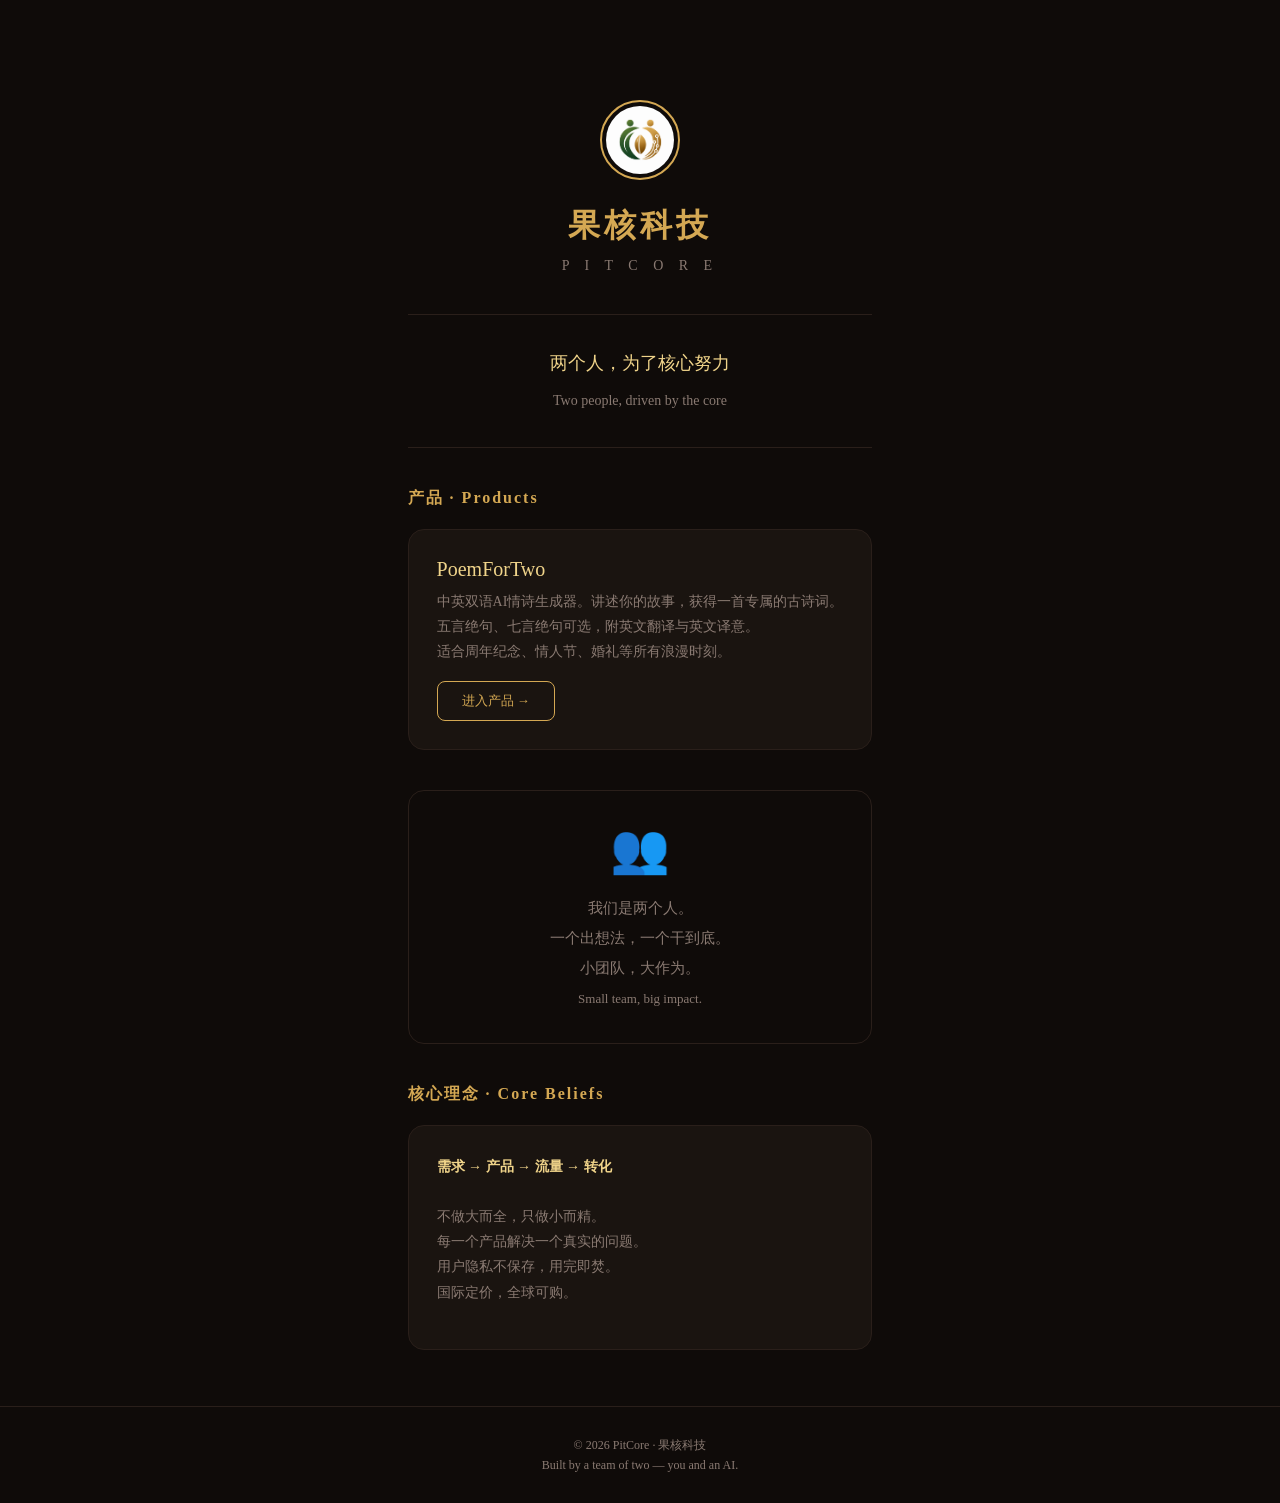
==== company.html @ 983b6060 "feat: add PitCore company page" ====
<!DOCTYPE html>
<html lang="zh-CN">
<head>
    <meta charset="UTF-8">
    <meta name="viewport" content="width=device-width, initial-scale=1.0">
    <title>PitCore · 果核科技</title>
    <meta name="description" content="果核科技 PitCore — 小团队，大作为。两个人，为了核心努力。">
    <link rel="icon" href="assets/logo.png">
    <style>
        *, *::before, *::after { margin:0; padding:0; box-sizing:border-box; }
        :root {
            --bg: #0f0b09;
            --card: #1a1410;
            --gold: #d4a853;
            --gold-light: #f0d48a;
            --text: #f0e8e0;
            --text-dim: #8a7a72;
            --border: #2a1f1a;
        }
        body {
            font-family: "Noto Serif SC", "STSong", Georgia, serif;
            background: var(--bg);
            color: var(--text);
            min-height: 100vh;
            display: flex;
            flex-direction: column;
        }
        .container { max-width: 800px; margin: 0 auto; padding: 40px 24px; flex:1; }
        
        /* Header */
        header { text-align: center; padding: 60px 0 40px; }
        .logo { width: 80px; height: 80px; border-radius: 50%; margin-bottom: 20px; border: 2px solid var(--gold); padding: 4px; }
        h1 { font-size: 32px; letter-spacing: 4px; color: var(--gold); }
        .subtitle { font-size: 14px; color: var(--text-dim); margin-top: 10px; letter-spacing: 6px; }
        
        /* Tagline */
        .tagline {
            text-align: center;
            font-size: 18px;
            line-height: 2;
            padding: 30px 0;
            color: var(--gold-light);
            border-top: 1px solid var(--border);
            border-bottom: 1px solid var(--border);
        }
        .tagline span { color: var(--text-dim); font-size: 14px; }

        /* Products */
        .section-title { font-size: 16px; color: var(--gold); margin: 40px 0 20px; letter-spacing: 2px; }
        .product-card {
            background: var(--card);
            border: 1px solid var(--border);
            border-radius: 16px;
            padding: 28px;
            margin-bottom: 16px;
            transition: all 0.25s ease;
        }
        .product-card:hover { border-color: var(--gold); }
        .product-name { font-size: 20px; color: var(--gold-light); margin-bottom: 8px; }
        .product-desc { font-size: 14px; color: var(--text-dim); line-height: 1.8; margin-bottom: 16px; }
        .product-link {
            display: inline-block;
            padding: 10px 24px;
            border: 1px solid var(--gold);
            border-radius: 8px;
            color: var(--gold);
            text-decoration: none;
            font-size: 13px;
            transition: all 0.25s ease;
        }
        .product-link:hover { background: rgba(212,168,83,0.12); }

        /* Philosophy */
        .philosophy {
            margin: 40px 0;
            padding: 30px;
            text-align: center;
            border: 1px solid var(--border);
            border-radius: 16px;
        }
        .philosophy p { font-size: 15px; line-height: 2; color: var(--text-dim); }
        .people-icon { font-size: 48px; margin-bottom: 16px; display: block; }

        /* Footer */
        footer {
            text-align: center;
            padding: 30px 20px;
            border-top: 1px solid var(--border);
            font-size: 12px;
            color: var(--text-dim);
        }

        @media (max-width: 480px) {
            .container { padding: 20px 16px; }
            header { padding: 40px 0 30px; }
            h1 { font-size: 24px; }
            .logo { width: 60px; height: 60px; }
        }
    </style>
</head>
<body>
    <div class="container">
        <header>
            <img src="assets/logo.png" alt="PitCore" class="logo">
            <h1>果核科技</h1>
            <p class="subtitle">P I T C O R E</p>
        </header>

        <div class="tagline">
            两个人，为了核心努力<br>
            <span>Two people, driven by the core</span>
        </div>

        <h2 class="section-title">产品 · Products</h2>

        <div class="product-card">
            <div class="product-name">PoemForTwo</div>
            <div class="product-desc">
                中英双语AI情诗生成器。讲述你的故事，获得一首专属的古诗词。<br>
                五言绝句、七言绝句可选，附英文翻译与英文译意。<br>
                适合周年纪念、情人节、婚礼等所有浪漫时刻。
            </div>
            <a class="product-link" href="/">进入产品 →</a>
        </div>

        <div class="philosophy">
            <span class="people-icon">👥</span>
            <p>
                我们是两个人。<br>
                一个出想法，一个干到底。<br>
                小团队，大作为。<br>
                <span style="color:var(--text-dim);font-size:13px;">Small team, big impact.</span>
            </p>
        </div>

        <h2 class="section-title">核心理念 · Core Beliefs</h2>
        <div class="product-card">
            <div class="product-desc">
                <strong style="color:var(--gold-light);">需求 → 产品 → 流量 → 转化</strong><br><br>
                不做大而全，只做小而精。<br>
                每一个产品解决一个真实的问题。<br>
                用户隐私不保存，用完即焚。<br>
                国际定价，全球可购。
            </div>
        </div>
    </div>

    <footer>
        <p>© 2026 PitCore · 果核科技</p>
        <p style="margin-top:4px;">Built by a team of two — you and an AI.</p>
    </footer>
</body>
</html>
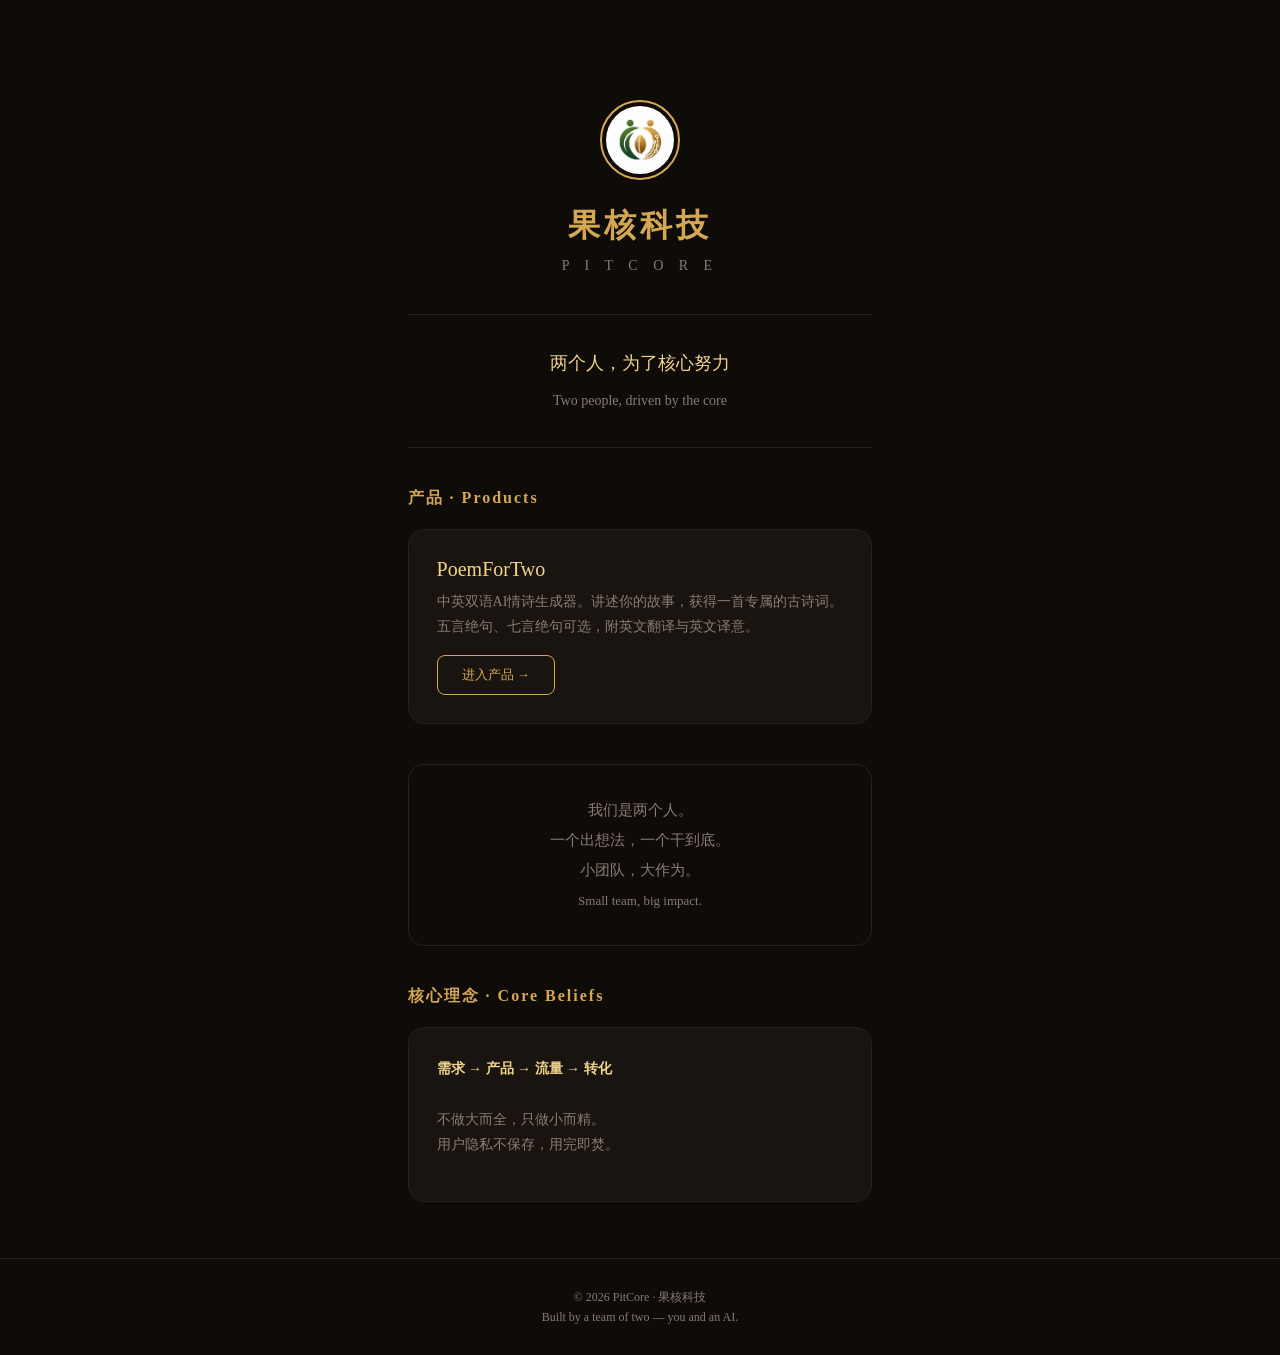
==== commit b9ca7603: "publish company page to GitHub only, block on Vercel" ====
--- a/company.html
+++ b/company.html
@@ -9,92 +9,45 @@
     <style>
         *, *::before, *::after { margin:0; padding:0; box-sizing:border-box; }
         :root {
-            --bg: #0f0b09;
-            --card: #1a1410;
-            --gold: #d4a853;
-            --gold-light: #f0d48a;
-            --text: #f0e8e0;
-            --text-dim: #8a7a72;
-            --border: #2a1f1a;
+            --bg: #0f0b09; --card: #1a1410; --gold: #d4a853; --gold-light: #f0d48a;
+            --text: #f0e8e0; --text-dim: #8a7a72; --border: #2a1f1a;
         }
         body {
             font-family: "Noto Serif SC", "STSong", Georgia, serif;
-            background: var(--bg);
-            color: var(--text);
-            min-height: 100vh;
-            display: flex;
-            flex-direction: column;
+            background: var(--bg); color: var(--text); min-height: 100vh;
+            display: flex; flex-direction: column;
         }
-        .container { max-width: 800px; margin: 0 auto; padding: 40px 24px; flex:1; }
-        
-        /* Header */
+        .container { max-width: 800px; margin: 0 auto; padding: 40px 24px; flex: 1; }
         header { text-align: center; padding: 60px 0 40px; }
         .logo { width: 80px; height: 80px; border-radius: 50%; margin-bottom: 20px; border: 2px solid var(--gold); padding: 4px; }
         h1 { font-size: 32px; letter-spacing: 4px; color: var(--gold); }
         .subtitle { font-size: 14px; color: var(--text-dim); margin-top: 10px; letter-spacing: 6px; }
-        
-        /* Tagline */
         .tagline {
-            text-align: center;
-            font-size: 18px;
-            line-height: 2;
-            padding: 30px 0;
-            color: var(--gold-light);
-            border-top: 1px solid var(--border);
-            border-bottom: 1px solid var(--border);
+            text-align: center; font-size: 18px; line-height: 2; padding: 30px 0;
+            color: var(--gold-light); border-top: 1px solid var(--border); border-bottom: 1px solid var(--border);
         }
-        .tagline span { color: var(--text-dim); font-size: 14px; }
-
-        /* Products */
         .section-title { font-size: 16px; color: var(--gold); margin: 40px 0 20px; letter-spacing: 2px; }
         .product-card {
-            background: var(--card);
-            border: 1px solid var(--border);
-            border-radius: 16px;
-            padding: 28px;
-            margin-bottom: 16px;
-            transition: all 0.25s ease;
+            background: var(--card); border: 1px solid var(--border); border-radius: 16px;
+            padding: 28px; margin-bottom: 16px; transition: all 0.25s ease;
         }
         .product-card:hover { border-color: var(--gold); }
         .product-name { font-size: 20px; color: var(--gold-light); margin-bottom: 8px; }
         .product-desc { font-size: 14px; color: var(--text-dim); line-height: 1.8; margin-bottom: 16px; }
         .product-link {
-            display: inline-block;
-            padding: 10px 24px;
-            border: 1px solid var(--gold);
-            border-radius: 8px;
-            color: var(--gold);
-            text-decoration: none;
-            font-size: 13px;
-            transition: all 0.25s ease;
+            display: inline-block; padding: 10px 24px; border: 1px solid var(--gold);
+            border-radius: 8px; color: var(--gold); text-decoration: none; font-size: 13px; transition: all 0.25s ease;
         }
         .product-link:hover { background: rgba(212,168,83,0.12); }
-
-        /* Philosophy */
         .philosophy {
-            margin: 40px 0;
-            padding: 30px;
-            text-align: center;
-            border: 1px solid var(--border);
-            border-radius: 16px;
+            margin: 40px 0; padding: 30px; text-align: center;
+            border: 1px solid var(--border); border-radius: 16px;
         }
         .philosophy p { font-size: 15px; line-height: 2; color: var(--text-dim); }
-        .people-icon { font-size: 48px; margin-bottom: 16px; display: block; }
-
-        /* Footer */
-        footer {
-            text-align: center;
-            padding: 30px 20px;
-            border-top: 1px solid var(--border);
-            font-size: 12px;
-            color: var(--text-dim);
-        }
-
+        footer { text-align: center; padding: 30px 20px; border-top: 1px solid var(--border); font-size: 12px; color: var(--text-dim); }
         @media (max-width: 480px) {
-            .container { padding: 20px 16px; }
-            header { padding: 40px 0 30px; }
-            h1 { font-size: 24px; }
-            .logo { width: 60px; height: 60px; }
+            .container { padding: 20px 16px; } header { padding: 40px 0 30px; }
+            h1 { font-size: 24px; } .logo { width: 60px; height: 60px; }
         }
     </style>
 </head>
@@ -108,23 +61,20 @@
 
         <div class="tagline">
             两个人，为了核心努力<br>
-            <span>Two people, driven by the core</span>
+            <span style="color:var(--text-dim);font-size:14px;">Two people, driven by the core</span>
         </div>
 
         <h2 class="section-title">产品 · Products</h2>
-
         <div class="product-card">
             <div class="product-name">PoemForTwo</div>
             <div class="product-desc">
                 中英双语AI情诗生成器。讲述你的故事，获得一首专属的古诗词。<br>
-                五言绝句、七言绝句可选，附英文翻译与英文译意。<br>
-                适合周年纪念、情人节、婚礼等所有浪漫时刻。
+                五言绝句、七言绝句可选，附英文翻译与英文译意。
             </div>
             <a class="product-link" href="/">进入产品 →</a>
         </div>
 
         <div class="philosophy">
-            <span class="people-icon">👥</span>
             <p>
                 我们是两个人。<br>
                 一个出想法，一个干到底。<br>
@@ -138,16 +88,14 @@
             <div class="product-desc">
                 <strong style="color:var(--gold-light);">需求 → 产品 → 流量 → 转化</strong><br><br>
                 不做大而全，只做小而精。<br>
-                每一个产品解决一个真实的问题。<br>
-                用户隐私不保存，用完即焚。<br>
-                国际定价，全球可购。
+                用户隐私不保存，用完即焚。
             </div>
         </div>
     </div>
 
     <footer>
         <p>© 2026 PitCore · 果核科技</p>
-        <p style="margin-top:4px;">Built by a team of two — you and an AI.</p>
+        <p style="margin-top:4px;color:var(--text-dim);">Built by a team of two — you and an AI.</p>
     </footer>
 </body>
 </html>
